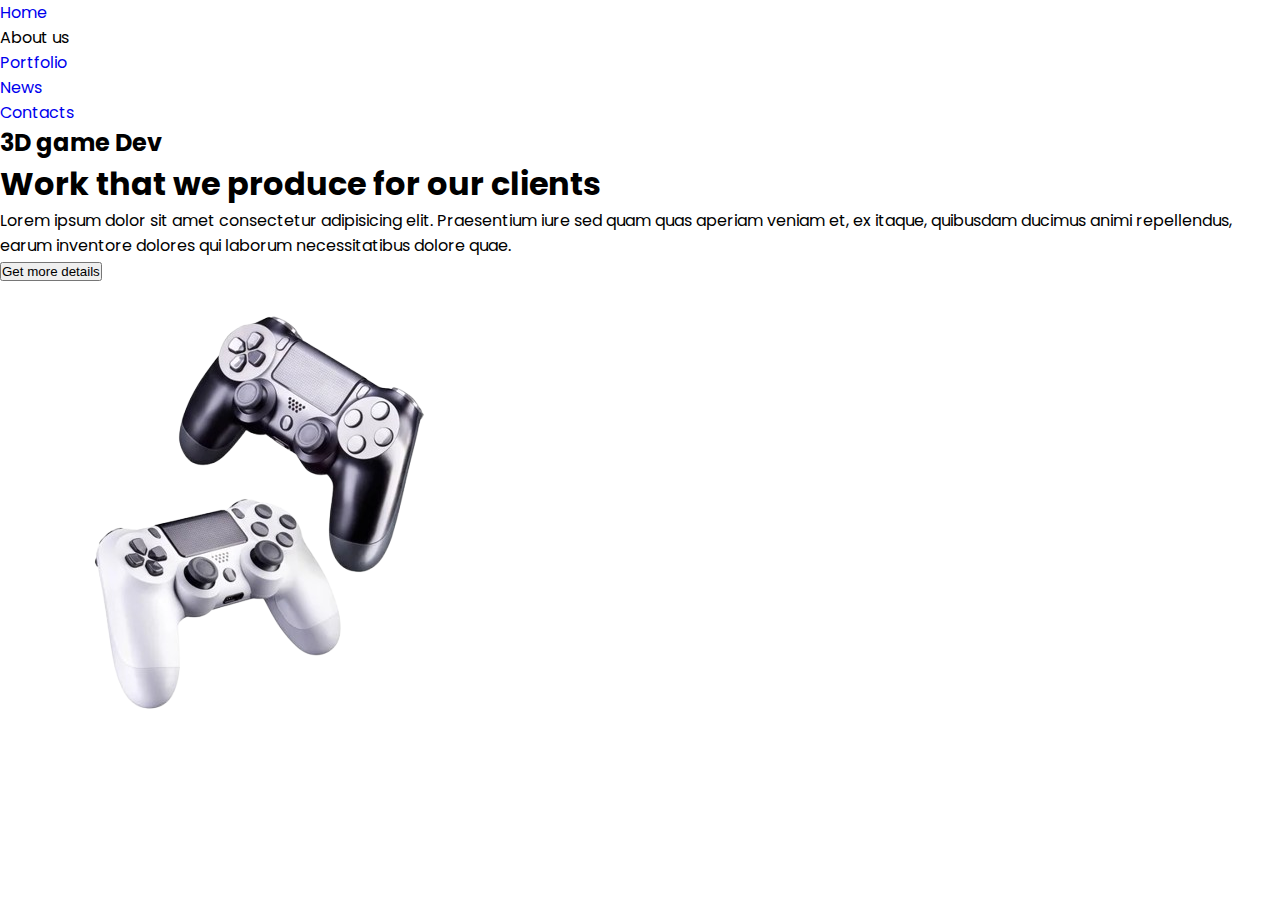
==== index.html @ 84954d75 "first commit" ====
<!DOCTYPE html>
<html lang="en">
<head>
    <meta charset="UTF-8">
    <meta name="viewport" content="width=device-width, initial-scale=1.0">
    <title>Test CSS</title>
    <link rel="stylesheet" href="css/main.css">
</head>
<body>

    <header class="contenier">  
        <span>
            <nuv>
                <ul>
                    <li class="active"><a href="#">Home</a></li>
                    <li><a href="#"></a>About us</li>
                    <li><a href="#">Portfolio</a></li>
                    <li><a href="#">News</a></li>
                    <li class="btn"><a href="#">Contacts</a></li>
                </ul>
            </nuv>
        </span>
    </header>

    <div class="hero container">
        <div class="hero--info">
            <h2>3D game Dev</h2>
            <h1>Work that we produce for our clients</h1>
            <p>Lorem ipsum dolor sit amet consectetur adipisicing elit. Praesentium iure sed quam quas aperiam veniam et, ex itaque, quibusdam ducimus animi repellendus, earum inventore dolores qui laborum necessitatibus dolore quae.</p>
            <button class="btn">Get more details</button>
        </div>
        <img src="img/joystick.png">
    </div>

</body>
</html>
---- css/main.css ----
@import url('https://fonts.googleapis.com/css2?family=Poppins:ital,wght@0,100;0,200;0,300;0,400;0,500;0,600;0,700;0,800;0,900;1,100;1,200;1,300;1,400;1,500;1,600;1,700;1,800;1,900&display=swap');

* {
    margin: 0;
    padding: 0;
}

body {
    font-family: 'Poppins', sans-serif;
    font-weight: 400;
}

a {
    text-decoration: none;
}

img {
    max-width: 100%;
}
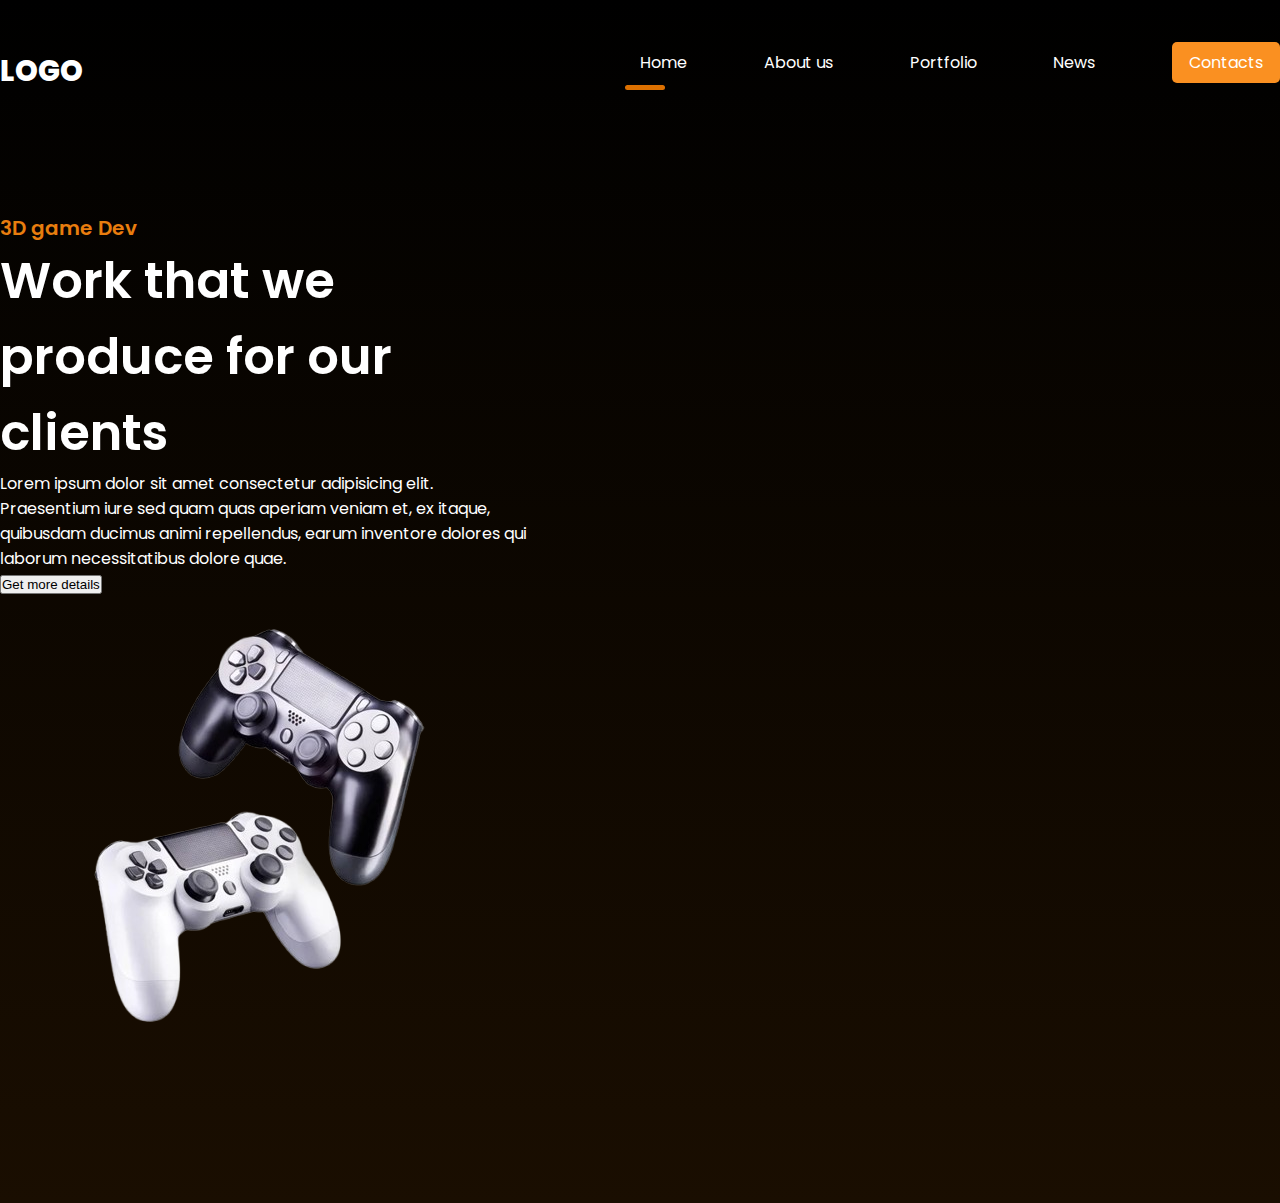
==== commit b4c8735a: "done header" ====
--- a/index.html
+++ b/index.html
@@ -7,30 +7,29 @@
     <link rel="stylesheet" href="css/main.css">
 </head>
 <body>
-
-    <header class="contenier">  
-        <span>
-            <nuv>
+    <div class="wrapper">
+        <header class="container">  
+            <span class="logo">logo</span>
+            <nav>
                 <ul>
                     <li class="active"><a href="#">Home</a></li>
-                    <li><a href="#"></a>About us</li>
+                    <li><a href="#">About us</a></li>
                     <li><a href="#">Portfolio</a></li>
                     <li><a href="#">News</a></li>
                     <li class="btn"><a href="#">Contacts</a></li>
                 </ul>
-            </nuv>
-        </span>
-    </header>
+            </nav>
+        </header>
 
-    <div class="hero container">
-        <div class="hero--info">
-            <h2>3D game Dev</h2>
-            <h1>Work that we produce for our clients</h1>
-            <p>Lorem ipsum dolor sit amet consectetur adipisicing elit. Praesentium iure sed quam quas aperiam veniam et, ex itaque, quibusdam ducimus animi repellendus, earum inventore dolores qui laborum necessitatibus dolore quae.</p>
-            <button class="btn">Get more details</button>
+        <div class="hero container">
+            <div class="hero--info">
+                <h2>3D game Dev</h2>
+                <h1>Work that we produce for our clients</h1>
+                <p>Lorem ipsum dolor sit amet consectetur adipisicing elit. Praesentium iure sed quam quas aperiam veniam et, ex itaque, quibusdam ducimus animi repellendus, earum inventore dolores qui laborum necessitatibus dolore quae.</p>
+                <button class="btn">Get more details</button>
+            </div>
+            <img src="img/joystick.png" alt="">
         </div>
-        <img src="img/joystick.png">
     </div>
-
 </body>
 </html>--- a/css/main.css
+++ b/css/main.css
@@ -8,6 +8,8 @@
 body {
     font-family: 'Poppins', sans-serif;
     font-weight: 400;
+    color: #ffff;
+    font-size: 16px;
 }
 
 a {
@@ -18,4 +20,89 @@
     max-width: 100%;
 }
 
+.wrapper {
+    background: linear-gradient(180deg, rgba(0,0,0,1) 0%, rgba(26,14,1,1) 100%);
+    width: 100%;
+}
 
+.container {
+    max-width: 1400px;
+    margin: 0 auto;
+}
+
+header {
+    padding: 50px 0px;
+}
+
+header .logo {
+    text-transform: uppercase;
+    font-size: 29px;
+    font-weight: 800;
+}
+
+header nav {
+    float: right;
+    width: 50%;
+}
+
+header nav ul {
+    list-style: none;
+    display: flex;
+    justify-content: space-between;
+}
+
+header nav ul li {
+    display: inline-block;
+}
+
+header nav ul li a {
+    color: #ffff;
+}
+
+header nav ul li.active::after {
+    content: '';
+    display: block;
+    width: 40px;
+    height: 5px;
+    background: #DC7000;
+    border-radius: 10px;
+    position: relative;
+    top: 10px;
+    left: -15px;
+}
+
+header nav ul li:not(.active):not(.btn) a:hover {
+    border-bottom: 5px solid #DC7000;
+}
+
+header nav ul li.btn a {
+    background: #FA9021;
+    padding: 9px 17px;
+    border-radius: 5px;
+    transition: all 500ms ease;
+}
+
+header nav ul li.btn a:hover {
+    background: #a02604;
+}
+
+.hero {
+    padding-bottom: 100px;
+}
+
+.hero--info {
+    width: 530px;
+    padding-top: 70px;
+}
+
+.hero--info h2 {
+    color: #E87D0E;
+    font-size: 20px;
+    font-weight: 600;
+}
+
+.hero--info h1 {
+    font-size: 50px;
+    font-weight: 600;
+}
+
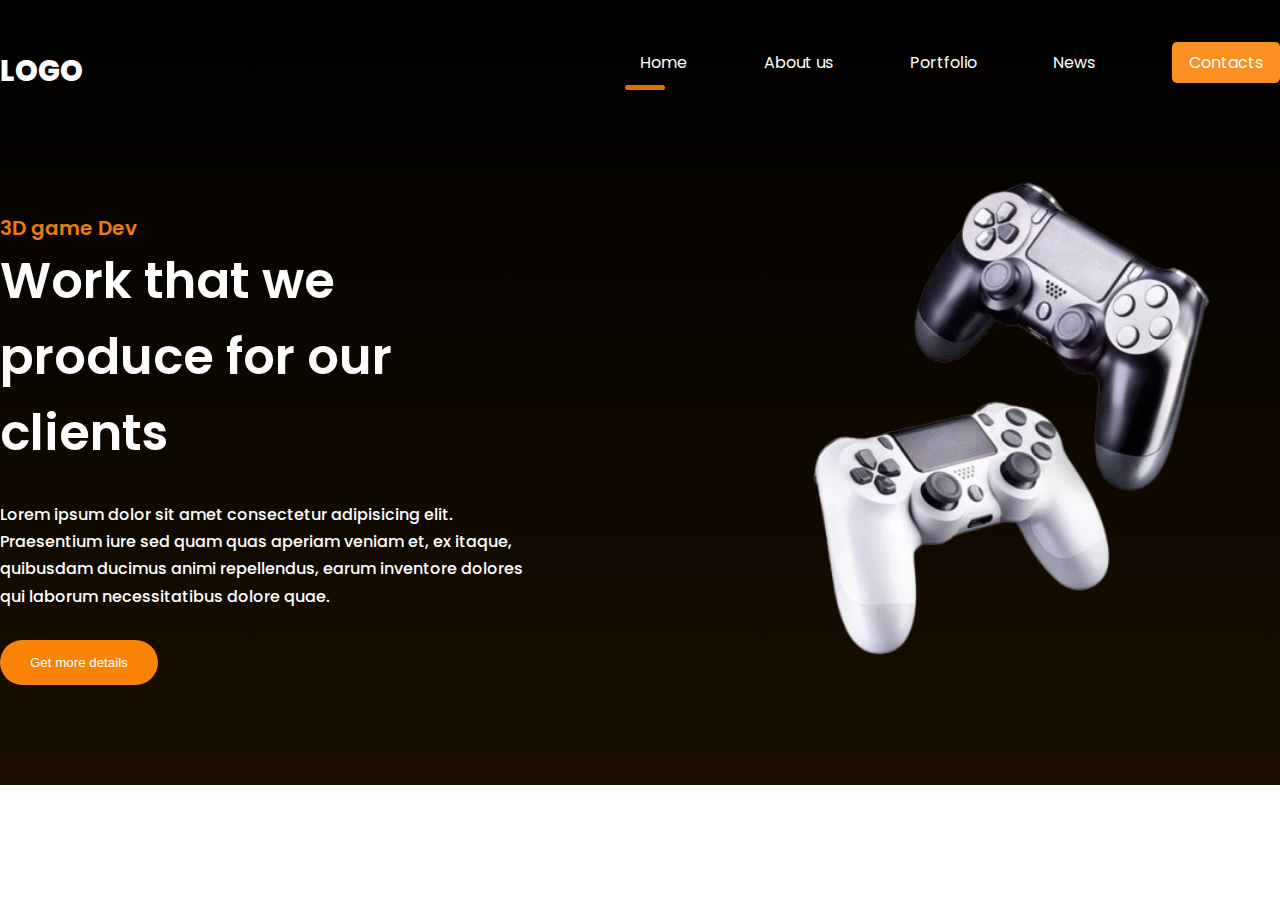
==== commit cc613d60: "done hero" ====
--- a/index.html
+++ b/index.html
@@ -4,7 +4,8 @@
     <meta charset="UTF-8">
     <meta name="viewport" content="width=device-width, initial-scale=1.0">
     <title>Test CSS</title>
-    <link rel="stylesheet" href="css/main.css">
+    <link rel="stylesheet" href="css/header.css">
+    <link rel="stylesheet" href="css/heroElements.css">
 </head>
 <body>
     <div class="wrapper">
--- a/css/header.css
+++ b/css/header.css
@@ -0,0 +1,90 @@
+@import url('https://fonts.googleapis.com/css2?family=Poppins:ital,wght@0,100;0,200;0,300;0,400;0,500;0,600;0,700;0,800;0,900;1,100;1,200;1,300;1,400;1,500;1,600;1,700;1,800;1,900&display=swap');
+
+* {
+    margin: 0;
+    padding: 0;
+}
+
+body {
+    font-family: 'Poppins', sans-serif;
+    font-weight: 400;
+    color: #ffff;
+    font-size: 16px;
+}
+
+a {
+    text-decoration: none;
+}
+
+img {
+    max-width: 100%;
+}
+
+.wrapper {
+    background: linear-gradient(180deg, rgba(0,0,0,1) 0%, rgba(26,14,1,1) 100%);
+    width: 100%;
+}
+
+.container {
+    max-width: 1400px;
+    margin: 0 auto;
+}
+
+header {
+    padding: 50px 0px;
+}
+
+header .logo {
+    text-transform: uppercase;
+    font-size: 29px;
+    font-weight: 800;
+}
+
+header nav {
+    float: right;
+    width: 50%;
+}
+
+header nav ul {
+    list-style: none;
+    display: flex;
+    justify-content: space-between;
+}
+
+header nav ul li {
+    display: inline-block;
+}
+
+header nav ul li a {
+    color: #ffff;
+}
+
+header nav ul li.active::after {
+    content: '';
+    display: block;
+    width: 40px;
+    height: 5px;
+    background: #DC7000;
+    border-radius: 10px;
+    position: relative;
+    top: 10px;
+    left: -15px;
+}
+
+header nav ul li:not(.active):not(.btn) a:hover {
+    border-bottom: 5px solid #DC7000;
+}
+
+header nav ul li.btn a {
+    background: #FA9021;
+    padding: 9px 17px;
+    border-radius: 5px;
+    transition: all 500ms ease;
+}
+
+header nav ul li.btn a:hover {
+    background: #a02604;
+}
+
+
+
--- a/css/heroElements.css
+++ b/css/heroElements.css
@@ -0,0 +1,50 @@
+.hero {
+    padding-bottom: 100px;
+    position: relative;
+}
+
+.hero--info {
+    width: 530px;
+    padding-top: 70px;
+}
+
+.hero--info h2 {
+    color: #E87D0E;
+    font-size: 20px;
+    font-weight: 600;
+}
+
+.hero--info h1 {
+    font-size: 50px;
+    font-weight: 600;
+}
+
+.hero--info p {
+    font-weight: 500;
+    line-height: 170%;
+    margin: 30px 0;
+}
+
+.hero--info .btn {
+    background: #fa8305;
+    color: #ffff;
+    border-radius: 50px;
+    padding: 15px 30px;
+    border: 0;
+    transition: all 500ms ease;
+
+}
+
+.hero--info .btn:hover {
+    cursor: pointer;
+    transform: scale(1.1);
+}
+
+.hero img {
+    position: absolute;
+    width: 600px;
+    height: auto;
+    top: 0;
+    right: 0;
+    left: 700px;
+}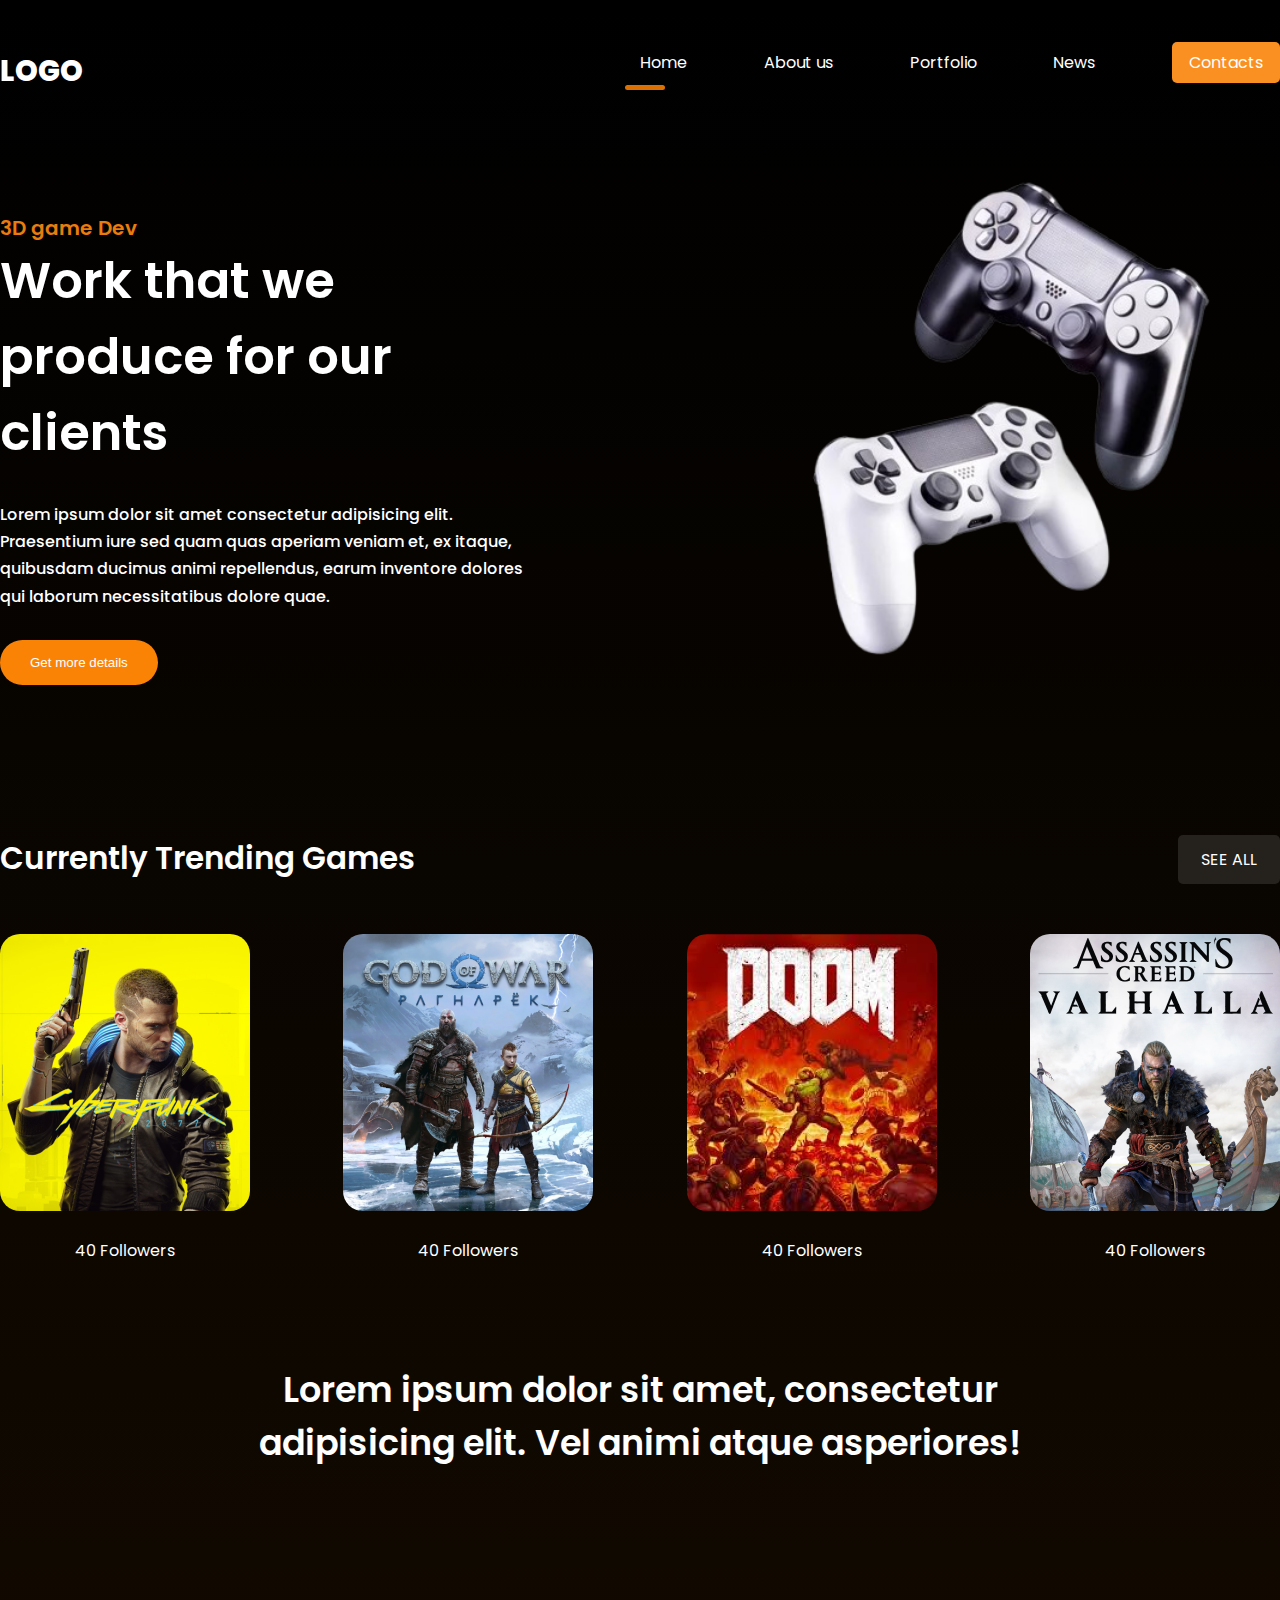
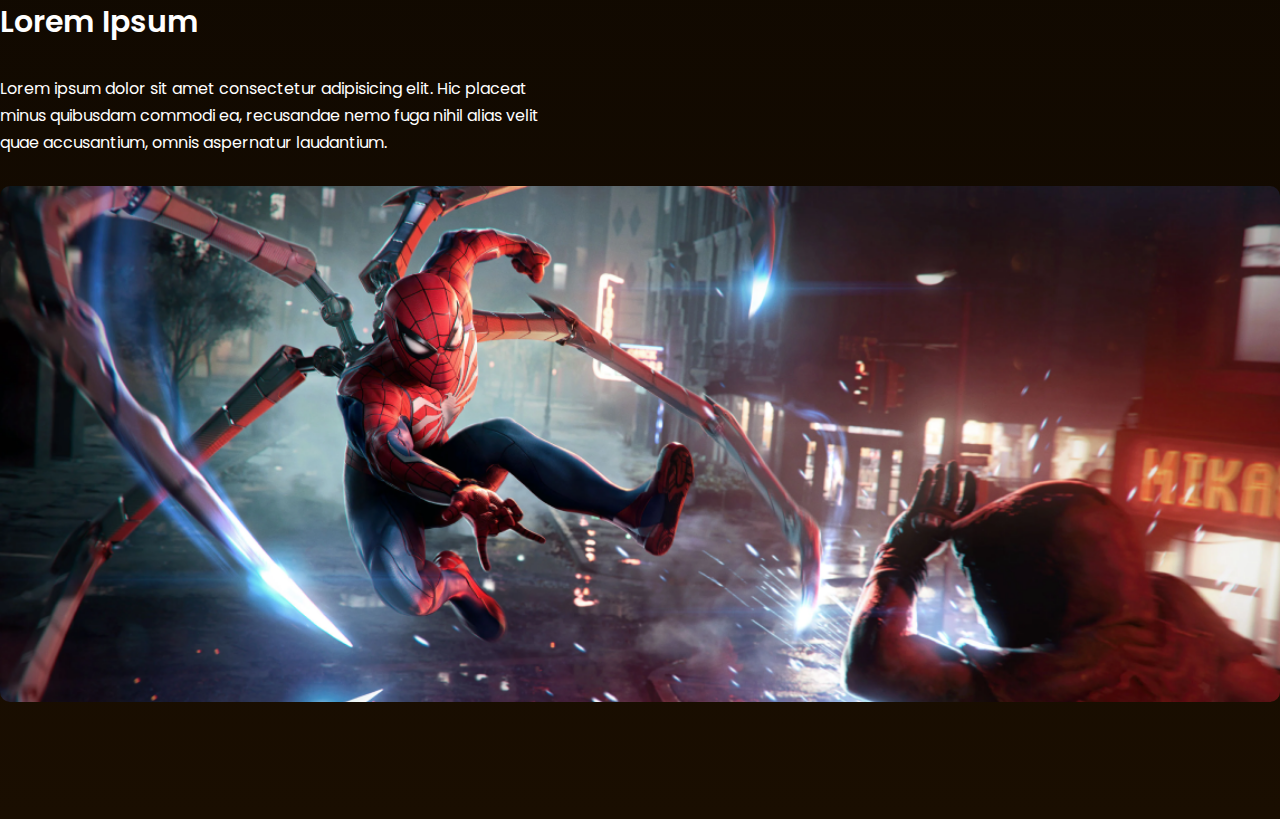
==== commit 882f3976: "done games with bammer" ====
--- a/index.html
+++ b/index.html
@@ -4,8 +4,9 @@
     <meta charset="UTF-8">
     <meta name="viewport" content="width=device-width, initial-scale=1.0">
     <title>Test CSS</title>
-    <link rel="stylesheet" href="css/header.css">
-    <link rel="stylesheet" href="css/heroElements.css">
+    <link rel="stylesheet" href="/css/header.css">
+    <link rel="stylesheet" href="/css/heroElements.css">
+    <link rel="stylesheet" href="/css/games.css">
 </head>
 <body>
     <div class="wrapper">
@@ -29,7 +30,49 @@
                 <p>Lorem ipsum dolor sit amet consectetur adipisicing elit. Praesentium iure sed quam quas aperiam veniam et, ex itaque, quibusdam ducimus animi repellendus, earum inventore dolores qui laborum necessitatibus dolore quae.</p>
                 <button class="btn">Get more details</button>
             </div>
-            <img src="img/joystick.png" alt="">
+            <img src="/img/joystick.png" alt="">
+        </div>
+
+        <div class="container trending">
+            <a href="#" class="see-all">SEE ALL</a>
+            <h3>Currently Trending Games</h3>
+
+            <div class="games">
+                <div class="block">
+                    <img src="/img/game1.png" alt="">
+                    <span>40 Followers</span>
+                </div>
+                <div class="block">
+                    <img src="/img/game2.png" alt="">
+                    <span>40 Followers</span>
+                </div>
+                <div class="block">
+                    <img src="/img/game3.png" alt="">
+                    <span>40 Followers</span>
+                </div>
+                <div class="block">
+                    <img src="/img/game4.png" alt="">
+                    <span>40 Followers</span>
+                </div>
+            </div>
+        </div>
+
+        <div class="container big-text">
+            <p>Lorem ipsum dolor 
+                sit amet, consectetur 
+                adipisicing elit. 
+                Vel animi atque 
+                asperiores!</p>
+        </div>
+
+        <div class="container banner">
+            <h3>Lorem Ipsum</h3>
+            <p>Lorem ipsum dolor sit amet consectetur 
+                adipisicing elit. Hic placeat minus 
+                quibusdam commodi ea, recusandae nemo 
+                fuga nihil alias velit quae accusantium, 
+                omnis aspernatur laudantium.</p>
+            <img src="/img/spiderMan.png" alt="">
         </div>
     </div>
 </body>
--- a/css/header.css
+++ b/css/header.css
@@ -49,6 +49,8 @@
     list-style: none;
     display: flex;
     justify-content: space-between;
+    z-index: 2;
+    position: relative;
 }
 
 header nav ul li {
--- a/css/heroElements.css
+++ b/css/heroElements.css
@@ -1,6 +1,7 @@
 .hero {
     padding-bottom: 100px;
     position: relative;
+    z-index: 1;
 }
 
 .hero--info {
--- a/css/games.css
+++ b/css/games.css
@@ -0,0 +1,70 @@
+.trending {
+    padding-top: 50px;
+}
+
+.trending h3 {
+    font-weight: 600;
+    font-size: 31px;
+}
+
+.trending .see-all {
+    color: #ffff;
+    background: #25211D;
+    border-radius: 5px;
+    padding: 12px 23px;
+    float: right;
+    display: block;
+    transition: all 500ms ease;
+}
+
+.trending .see-all:hover {
+    transform: scale(1.1);
+}
+
+.trending .games {
+    display: flex;
+    justify-content: space-between;
+    width: 100%;
+    padding: 50px 0;
+}
+
+.trending .games span {
+    display: block;
+    text-align: center;
+    margin-top: 20px;
+}
+
+.trending .games .block img {
+    border-radius: 20px;
+} 
+
+.big-text {
+    padding: 50px 0;
+    font-size: 35px;
+    font-weight: 600;
+    text-align: center;
+    width: 800px;
+}
+
+.banner {
+    padding: 80px 0;
+}
+
+.banner h3 {
+    font-size: 30px;
+    font-weight: 600;
+    margin-bottom: 30px;
+}
+
+.banner p {
+    line-height: 170%;
+    margin-bottom: 30px;
+    width: 550px;
+}
+
+.banner img {
+    width: 100%;
+    margin-bottom: 30px;
+    border-radius: 10px;
+}
+
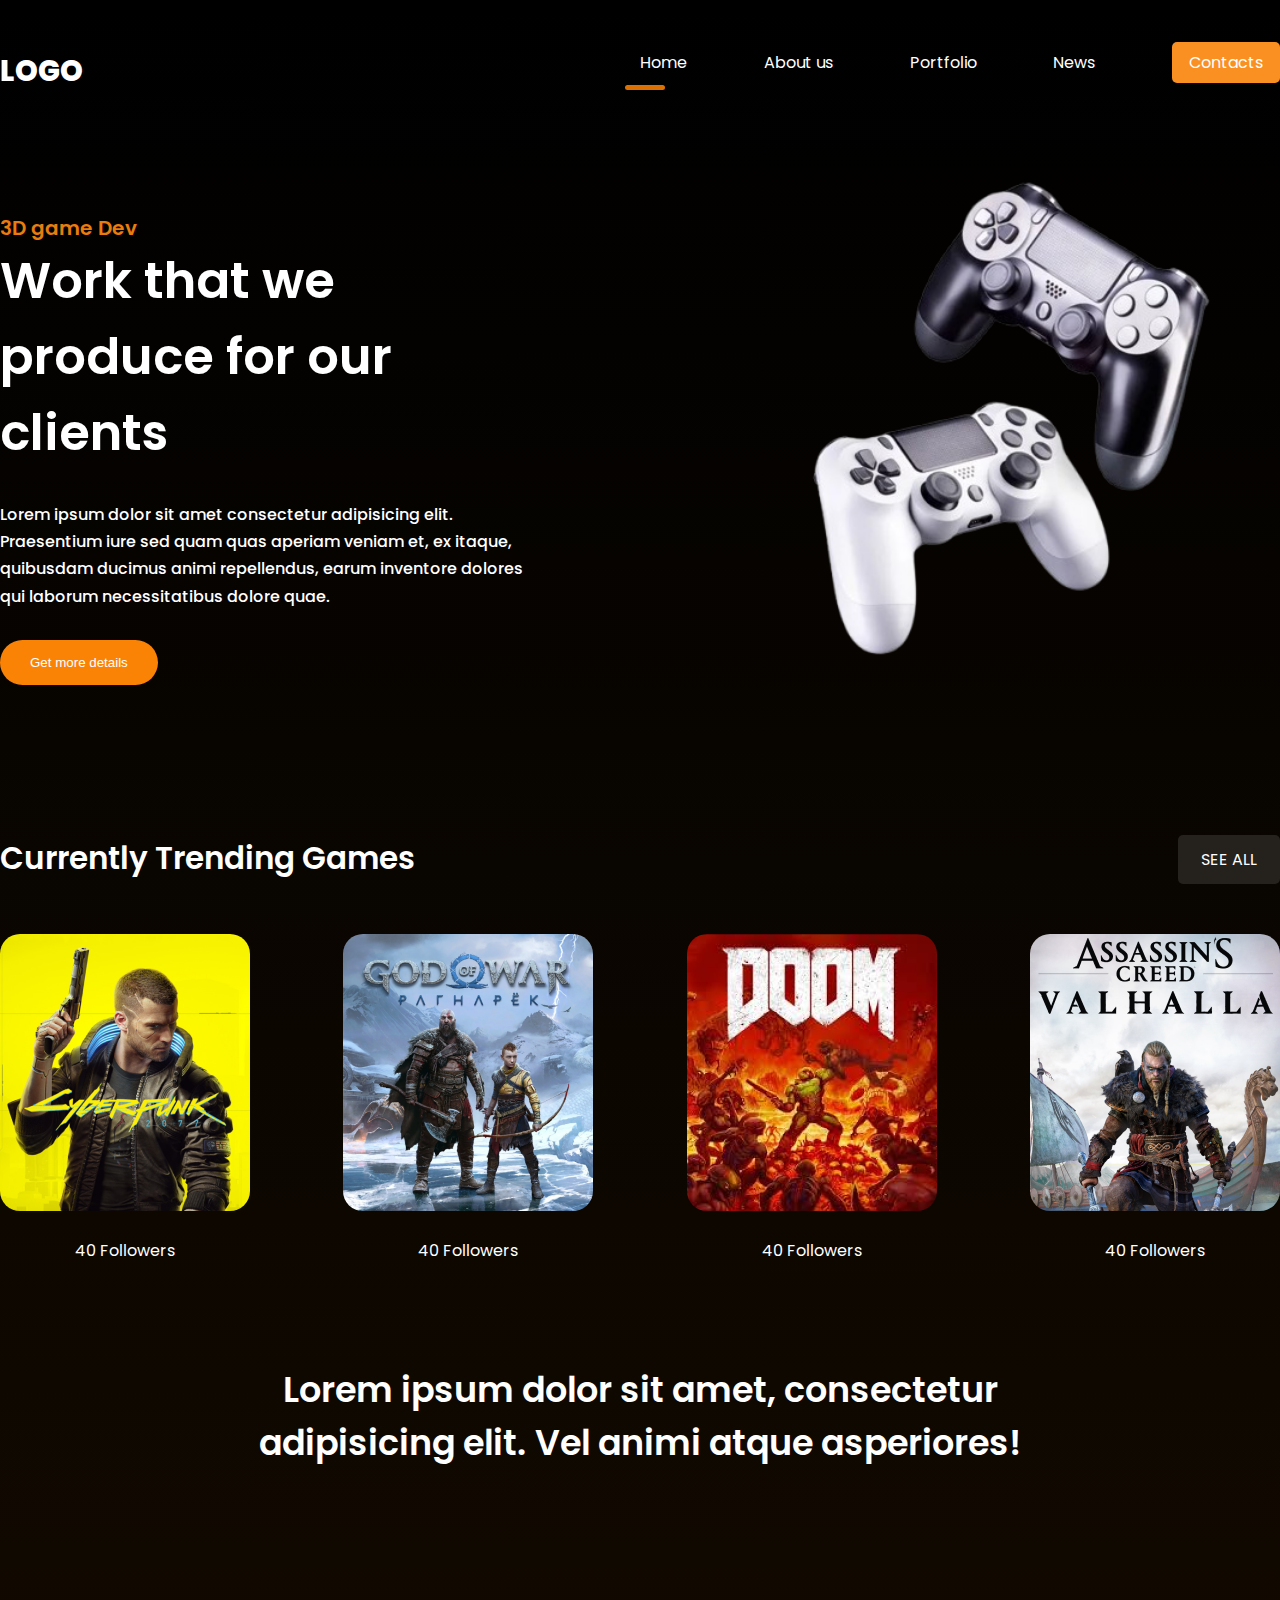
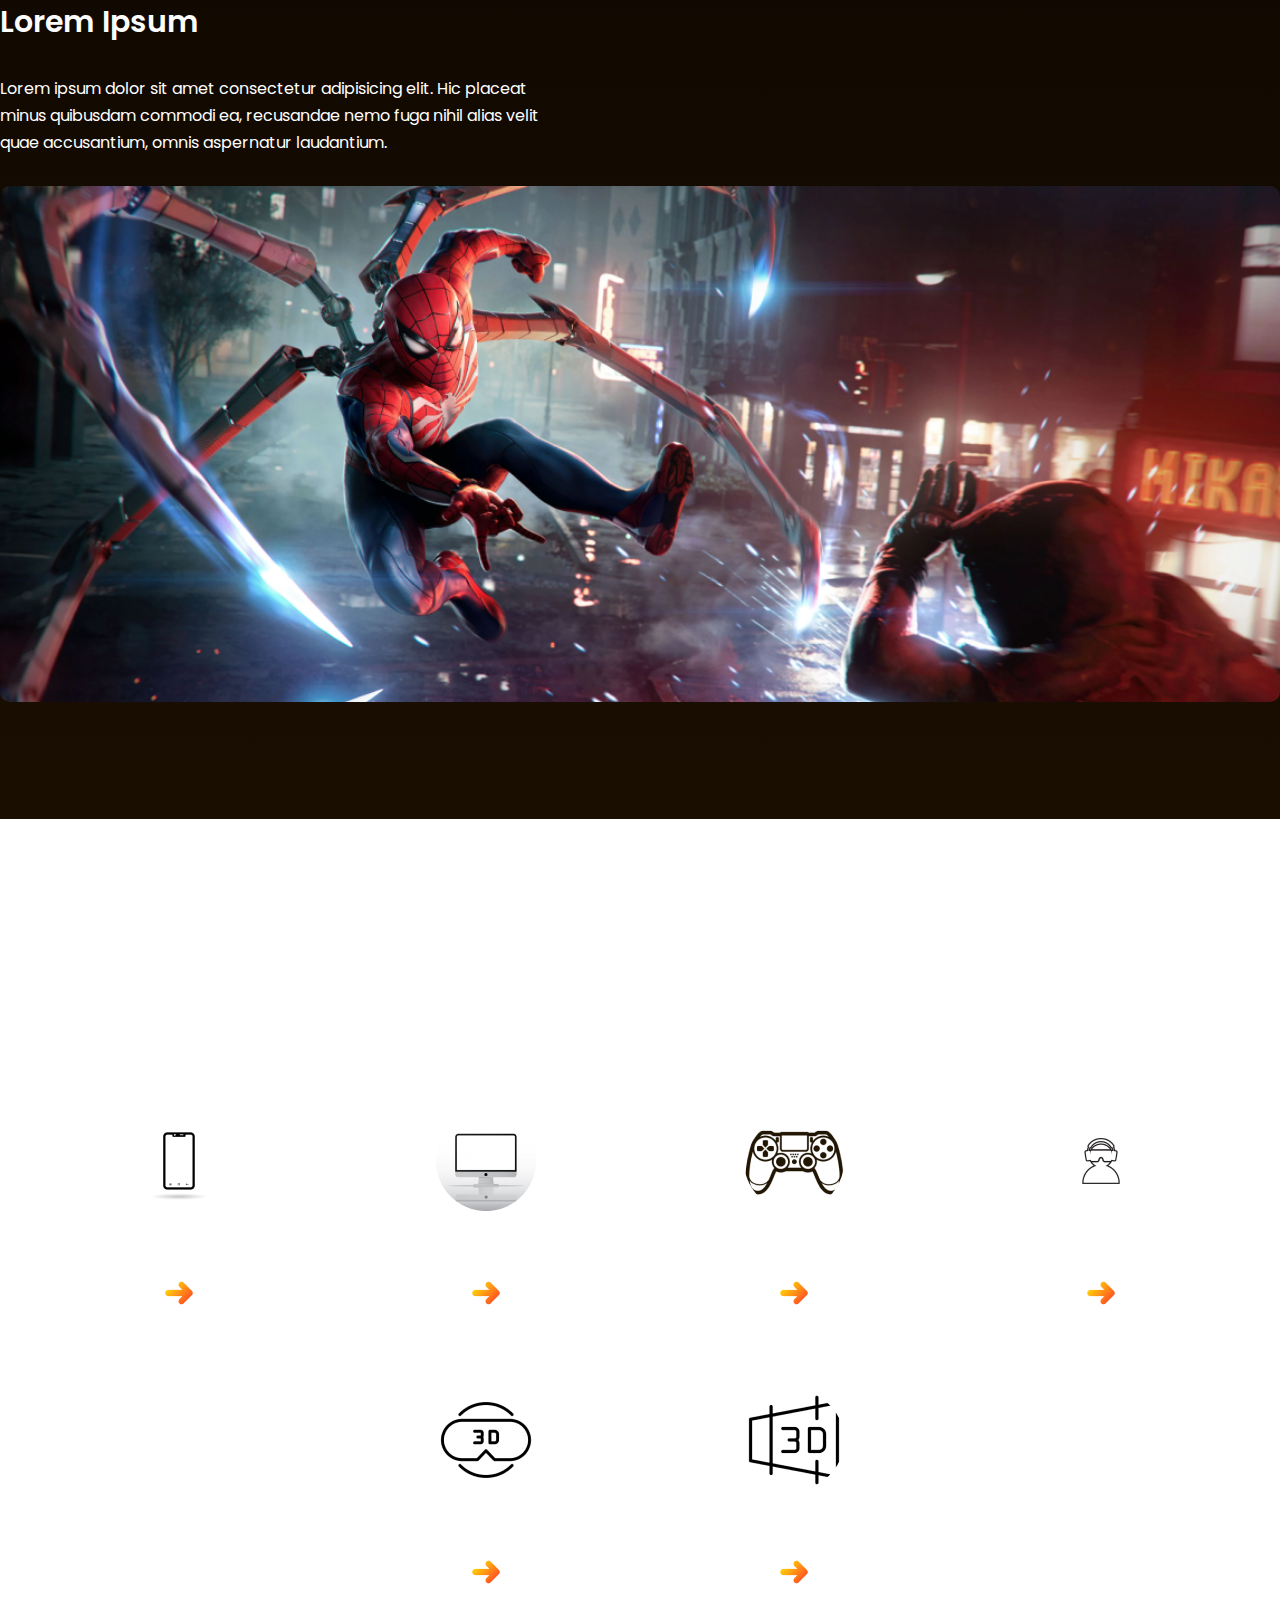
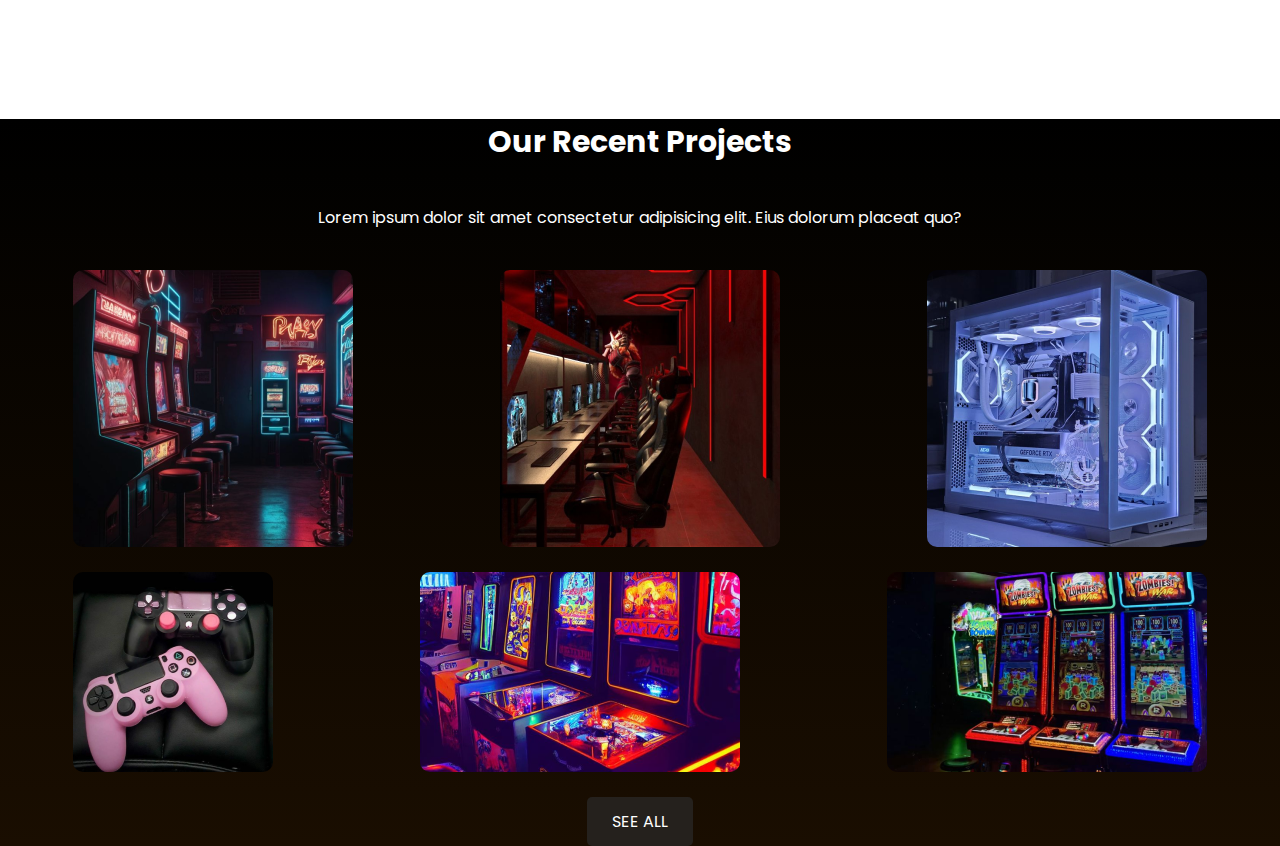
==== commit a83049fb: "done our projects" ====
--- a/index.html
+++ b/index.html
@@ -7,6 +7,8 @@
     <link rel="stylesheet" href="/css/header.css">
     <link rel="stylesheet" href="/css/heroElements.css">
     <link rel="stylesheet" href="/css/games.css">
+    <link rel="stylesheet" href="/css/iconsBlock.css">
+    <link rel="stylesheet" href="/css/ourProjects.css">
 </head>
 <body>
     <div class="wrapper">
@@ -75,5 +77,71 @@
             <img src="/img/spiderMan.png" alt="">
         </div>
     </div>
+
+    <div class="features">
+        <div class="container">
+            <h3>Lorem ipsum, dolor sit amet consectetur 
+                adipisicing elit. Sed enim reprehenderit at!
+            </h3>
+            <p>Lorem ipsum dolor, sit amet consectetur 
+                adipisicing elit. Aut, hic repellat eum 
+                vitae error odio id harum. Sapiente tempora 
+                libero esse quaerat omnis.
+            </p>
+            <div class="info">
+                <div class="block">
+                    <img src="/img/icon1.png" alt="">
+                    <p>Mobile Game Development</p>
+                    <img src="/img/strelka2.png" alt="">
+                </div>
+                <div class="block">
+                    <img src="/img/icon2.png" alt="">
+                    <p>PC Game Development</p>
+                    <img src="/img/strelka2.png" alt="">
+                </div>
+                <div class="block">
+                    <img src="/img/icon3.png" alt="">
+                    <p>PS4 Game Development</p>
+                    <img src="/img/strelka2.png" alt="">
+                </div>
+                <div class="block">
+                    <img src="/img/icon4.png" alt="">
+                    <p>AR/VR Solutions</p>
+                    <img src="/img/strelka2.png" alt="">
+                </div>
+                <div class="block">
+                    <img src="/img/icon5.png" alt="">
+                    <p>AR/VR design</p>
+                    <img src="/img/strelka2.png" alt="">
+                </div>
+                <div class="block">
+                    <img src="/img/icon6.png" alt="">
+                    <p>3D Modeling</p>
+                    <img src="/img/strelka2.png" alt="">
+                </div>
+            </div>
+        </div>
+    </div>
+
+    <div class="wrapper">
+        <div class="container projects">
+            <h3>Our Recent Projects</h3>
+            <p>Lorem ipsum dolor sit amet 
+                consectetur adipisicing elit. 
+                Eius dolorum placeat quo?
+            </p>
+            <div class="images">
+                <img src="/img/ourPr1.png" alt="">
+                <img src="/img/ourPr2.png" alt="">
+                <img src="/img/ourPr3.png" alt="">
+            </div>
+            <div class="images">
+                <img src="/img/ourPr4.png" alt="">
+                <img src="/img/ourPr5.png" alt="">
+                <img src="/img/ourPr6.png" alt="">
+            </div>
+            <a href="#" class="see-all">SEE ALL</a>
+        </div>
+    </div>
 </body>
 </html>--- a/css/iconsBlock.css
+++ b/css/iconsBlock.css
@@ -0,0 +1,36 @@
+.features {
+    background: url('/img/backBanner.png') no-repeat center center fixed;
+    background-size: cover;
+    padding: 80px 0;
+}
+
+.features h3,
+.features p {
+    margin-bottom: 20px;
+    text-align: center;
+    max-width: 800px;
+    margin-left: auto;
+    margin-right: auto;
+}
+
+.features h3 {
+    font-size: 30px;
+}
+
+.features .info {
+    display: flex;
+    justify-content: center;
+    flex-wrap: wrap;
+}
+
+.features .info .block {
+    text-align: center;
+    width: 20%;
+    margin: 30px 2%;
+
+}
+
+.features .info .block img {
+    margin-bottom: 15px;
+}
+
--- a/css/ourProjects.css
+++ b/css/ourProjects.css
@@ -0,0 +1,45 @@
+.prodjects {
+    padding: 100px 0;
+}
+
+.projects h3 {
+    font-size: 30px;
+    text-align: center;
+}
+
+.projects p {
+    margin: 40px 0;
+    text-align: center;
+}
+
+.projects .images {
+    display: flex;
+    justify-content: space-around;
+    margin-bottom: 25px;
+}
+
+.projects .images img {
+    border-radius: 10px;
+}
+
+.projects .see-all {
+    color: #ffff;
+    background: #25211D;
+    border-radius: 5px;
+    padding: 12px 23px;
+    float: right;
+    display: block;
+    transition: all 500ms ease;
+}
+
+.projects .see-all:hover {
+    transform: scale(1.1);
+}
+
+.projects .see-all {
+    float: none;
+    width: 60px;
+    text-align: center;
+    margin: 0 auto;
+}
+
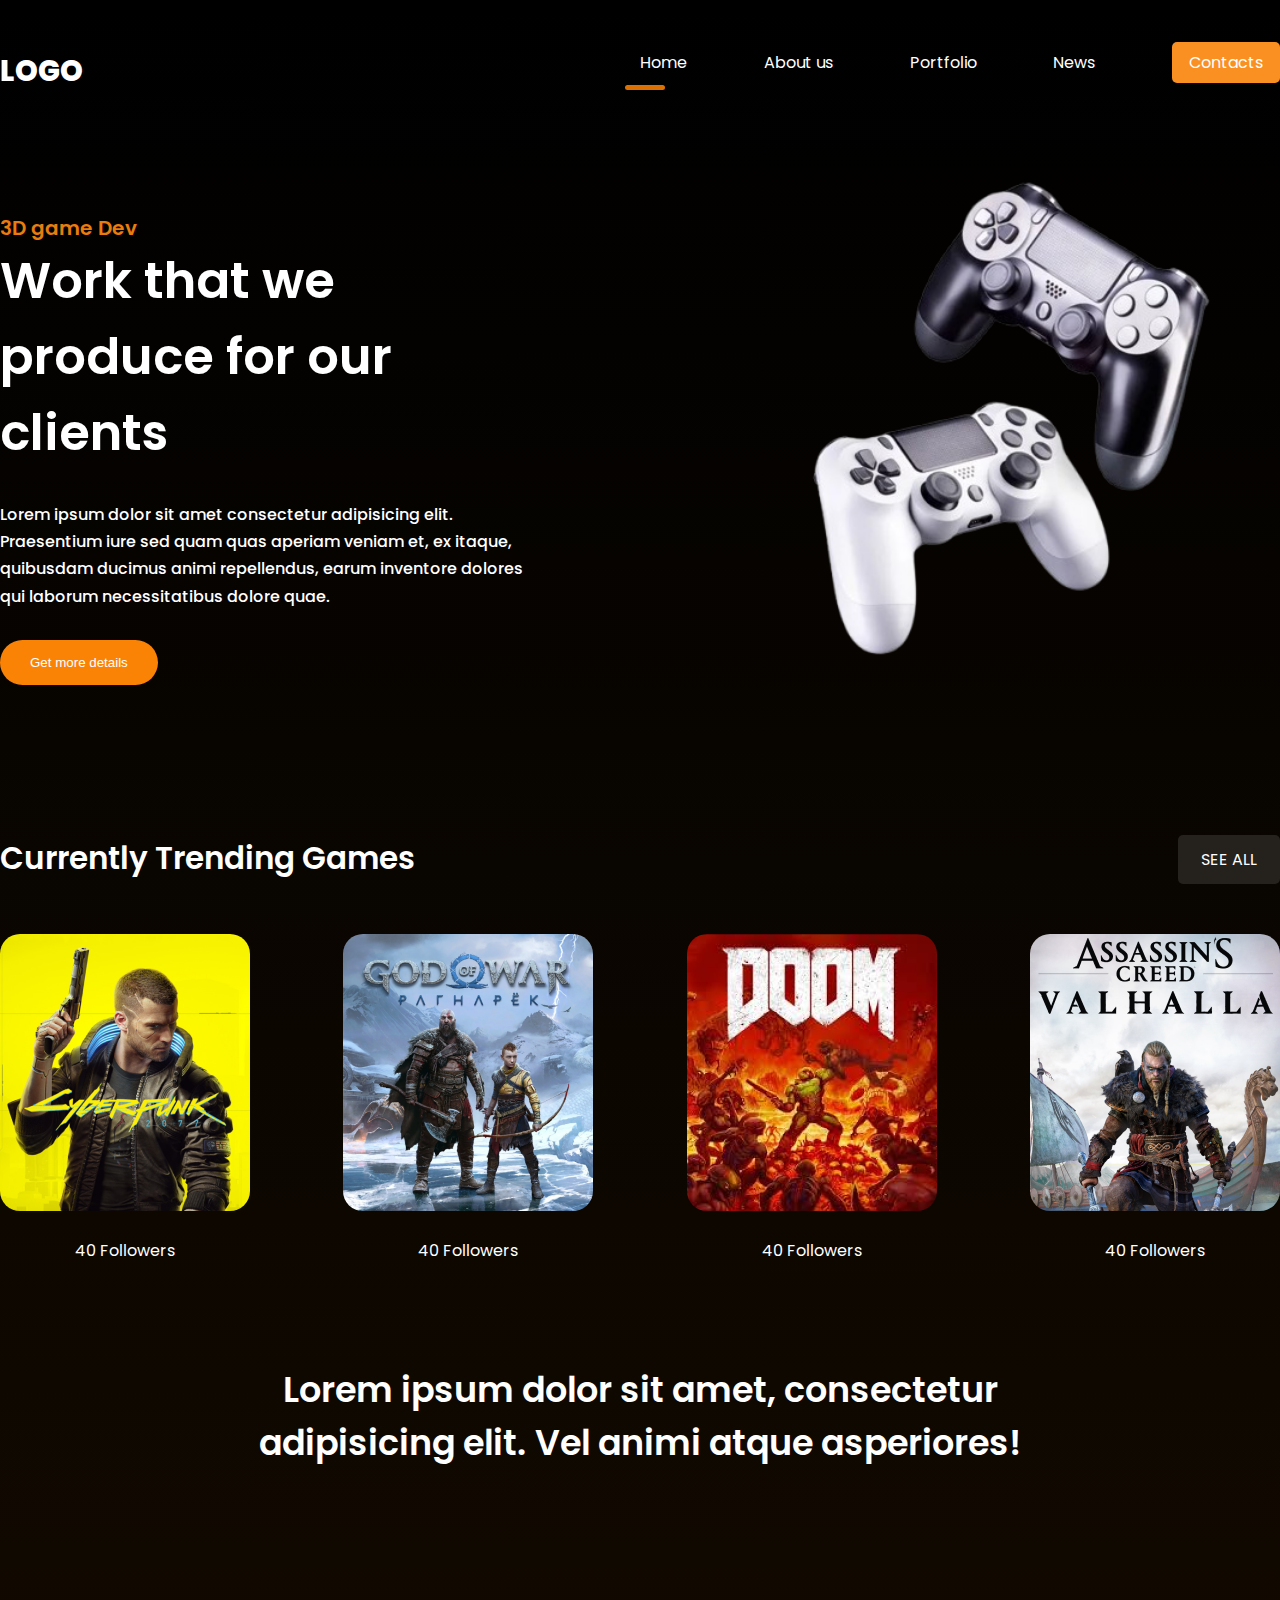
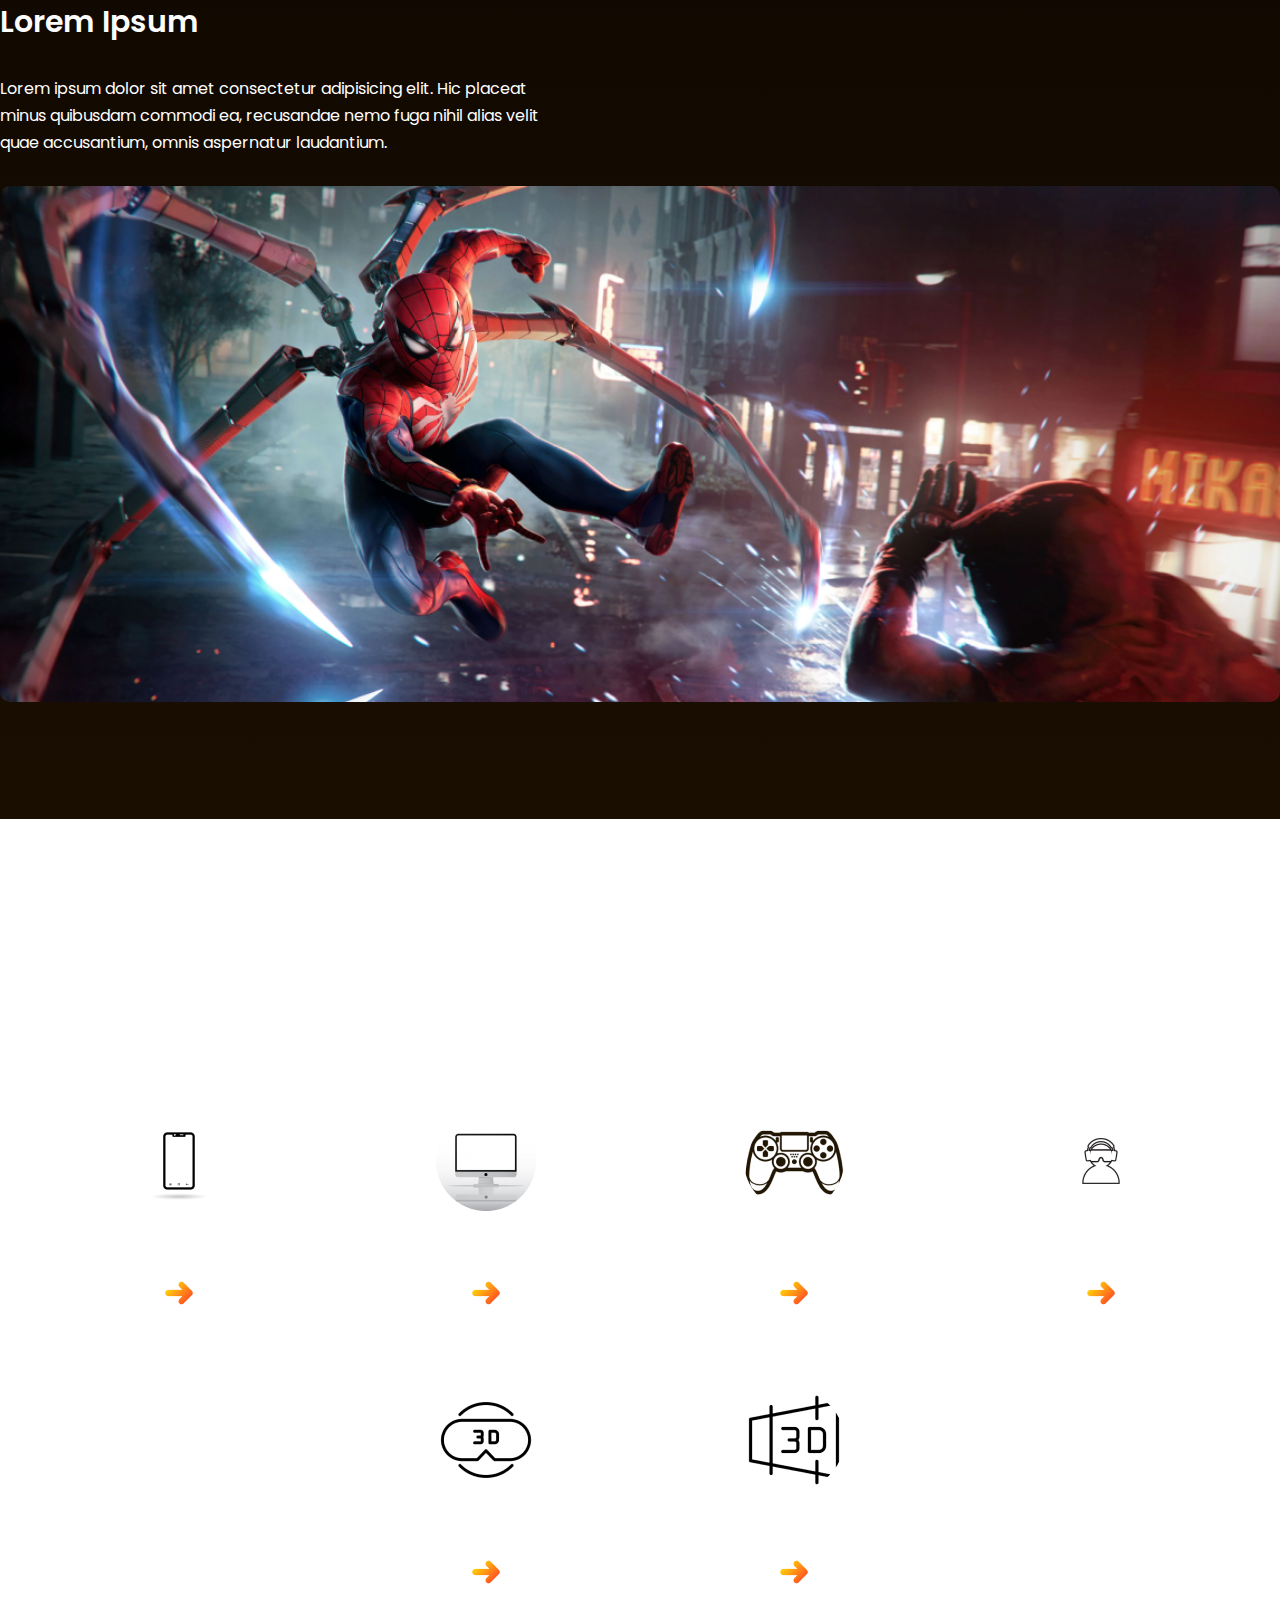
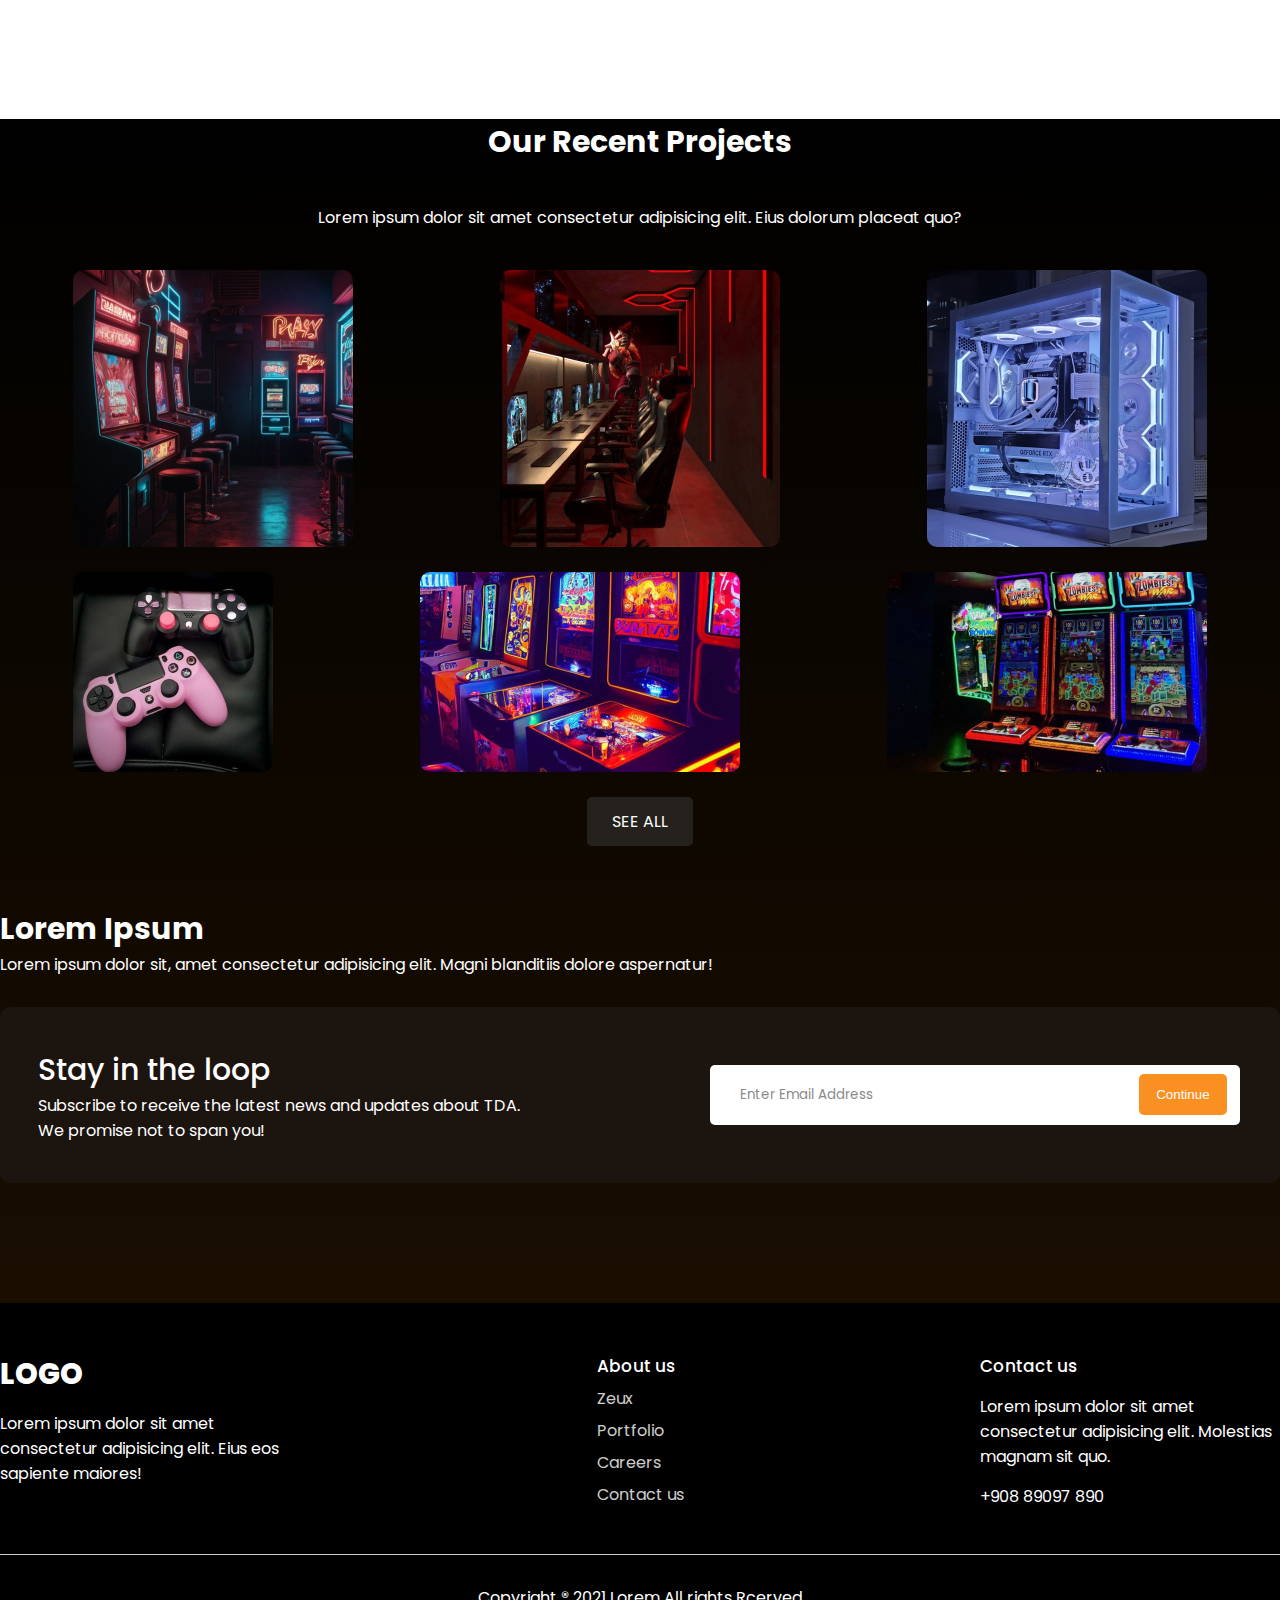
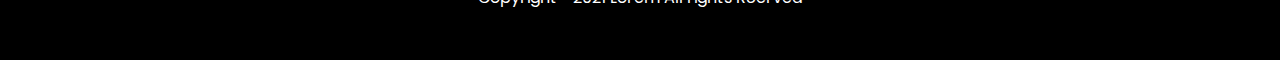
==== commit e69c588d: "done main page" ====
--- a/index.html
+++ b/index.html
@@ -9,6 +9,8 @@
     <link rel="stylesheet" href="/css/games.css">
     <link rel="stylesheet" href="/css/iconsBlock.css">
     <link rel="stylesheet" href="/css/ourProjects.css">
+    <link rel="stylesheet" href="/css/email.css">
+    <link rel="stylesheet" href="/css/footer.css">
 </head>
 <body>
     <div class="wrapper">
@@ -142,6 +144,66 @@
             </div>
             <a href="#" class="see-all">SEE ALL</a>
         </div>
+
+        <div class="container email">
+            <h3>Lorem Ipsum</h3>
+            <p>Lorem ipsum dolor sit, amet consectetur 
+                adipisicing elit. Magni blanditiis 
+                dolore aspernatur!
+            </p>
+            <div class="block">
+                <div>
+                    <h4>Stay in the loop</h4>
+                    <p>Subscribe to receive the latest news and 
+                        updates about TDA. We promise not to span you!
+                    </p>
+                </div>
+                <div>
+                    <input type="text" id="emailField" placeholder="Enter Email Address">
+                    <button onclick="checEmail()">Continue</button>
+                </div>
+            </div>
+        </div>
     </div>
+
+    <footer>
+        <div class="blocks container">
+            <div>
+                <span class="logo">logo</span>
+                <p>Lorem ipsum dolor sit amet 
+                    consectetur adipisicing elit. 
+                    Eius eos sapiente maiores!
+                </p>
+            </div>
+            <div>
+                <h4>About us</h4>
+                <ul>
+                    <li>Zeux</li>
+                    <li>Portfolio</li>
+                    <li>Careers</li>
+                    <li>Contact us</li>
+                </ul>
+            </div>
+            <div>
+                <h4>Contact us</h4>
+                <p>Lorem ipsum dolor sit amet 
+                    consectetur adipisicing elit. 
+                    Molestias magnam sit quo.
+                </p>
+                <p>+908 89097 890</p>
+            </div>
+        </div>
+        <hr>
+        <p>Copyright ® 2021 Lorem All rights Rcerved</p>
+    </footer>
+
+    <script>
+        function checEmail() {
+            let email = document.querySelector('#emailField').value;
+            if(!email.includes('@')) alert("Нет символа @");
+            else if(!email.includes('.')) alert("Нет символа .");
+            else alert("Email адрес успешно проверен!");
+        }
+    </script>
 </body>
 </html>--- a/css/email.css
+++ b/css/email.css
@@ -0,0 +1,65 @@
+.email {
+    padding-bottom: 120px;
+}
+
+.email h3 {
+    margin-top: 60px;
+    font-size: 30px;
+}
+
+.email .block {
+    background: #1c140f;
+    margin-top: 30px;
+    border-radius: 10px;
+    padding: 40px 3%;
+    width: 94%;
+    display: flex;
+    justify-content: space-between;
+    align-items: center;
+}
+
+.email .block h4 {
+    font-size: 30px;
+    font-weight: 500;
+}
+
+.email .block p {
+    width: 500px;
+}
+
+.email .block input {
+    background: #ffff;
+    outline: none;
+    border: 0;
+    border-radius: 5px;
+    width: 380px;
+    font-family: 'Poppins', sans-serif;
+    font-weight: 400;
+    padding: 20px 30px;
+    position: relative;
+    right: -90px;
+    z-index: 1;
+    padding-right: 120px;
+}
+
+.email .block input::placeholder {
+    color: #898989;
+}
+
+.email .block button {
+    background: #fa9021;
+    padding: 13px 17px;
+    border-radius: 5px;
+    transition: all 500ms ease;
+    cursor: pointer;
+    border: 0;
+    position: relative;
+    left: -15px;
+    z-index: 2;
+    color: #ffff;
+}
+
+.email .block button:hover {
+    background: #a02604;
+}
+
--- a/css/footer.css
+++ b/css/footer.css
@@ -0,0 +1,46 @@
+footer {
+    background: black;
+    padding: 50px 0;
+}
+
+footer .blocks {
+    display: flex;
+    justify-content: space-between;
+}
+
+footer .blocks .logo {
+    text-transform: uppercase;
+    font-size: 29px;
+    font-weight: 800;
+}
+
+footer .blocks p {
+    width: 300px;
+    margin: 15px 0;
+}
+
+footer .blocks h4 {
+    font-size: 17px;
+    font-weight: 500;
+}
+
+footer .blocks ul {
+    list-style: none;
+}
+
+footer .blocks ul li {
+    margin-top: 7px;
+    opacity: 0.8;
+}
+
+footer hr {
+    margin: 30px 0;
+    border: 0;
+    height: 0.6px;
+    background: #ccc;
+}
+
+footer > p {
+    text-align: center;
+}
+
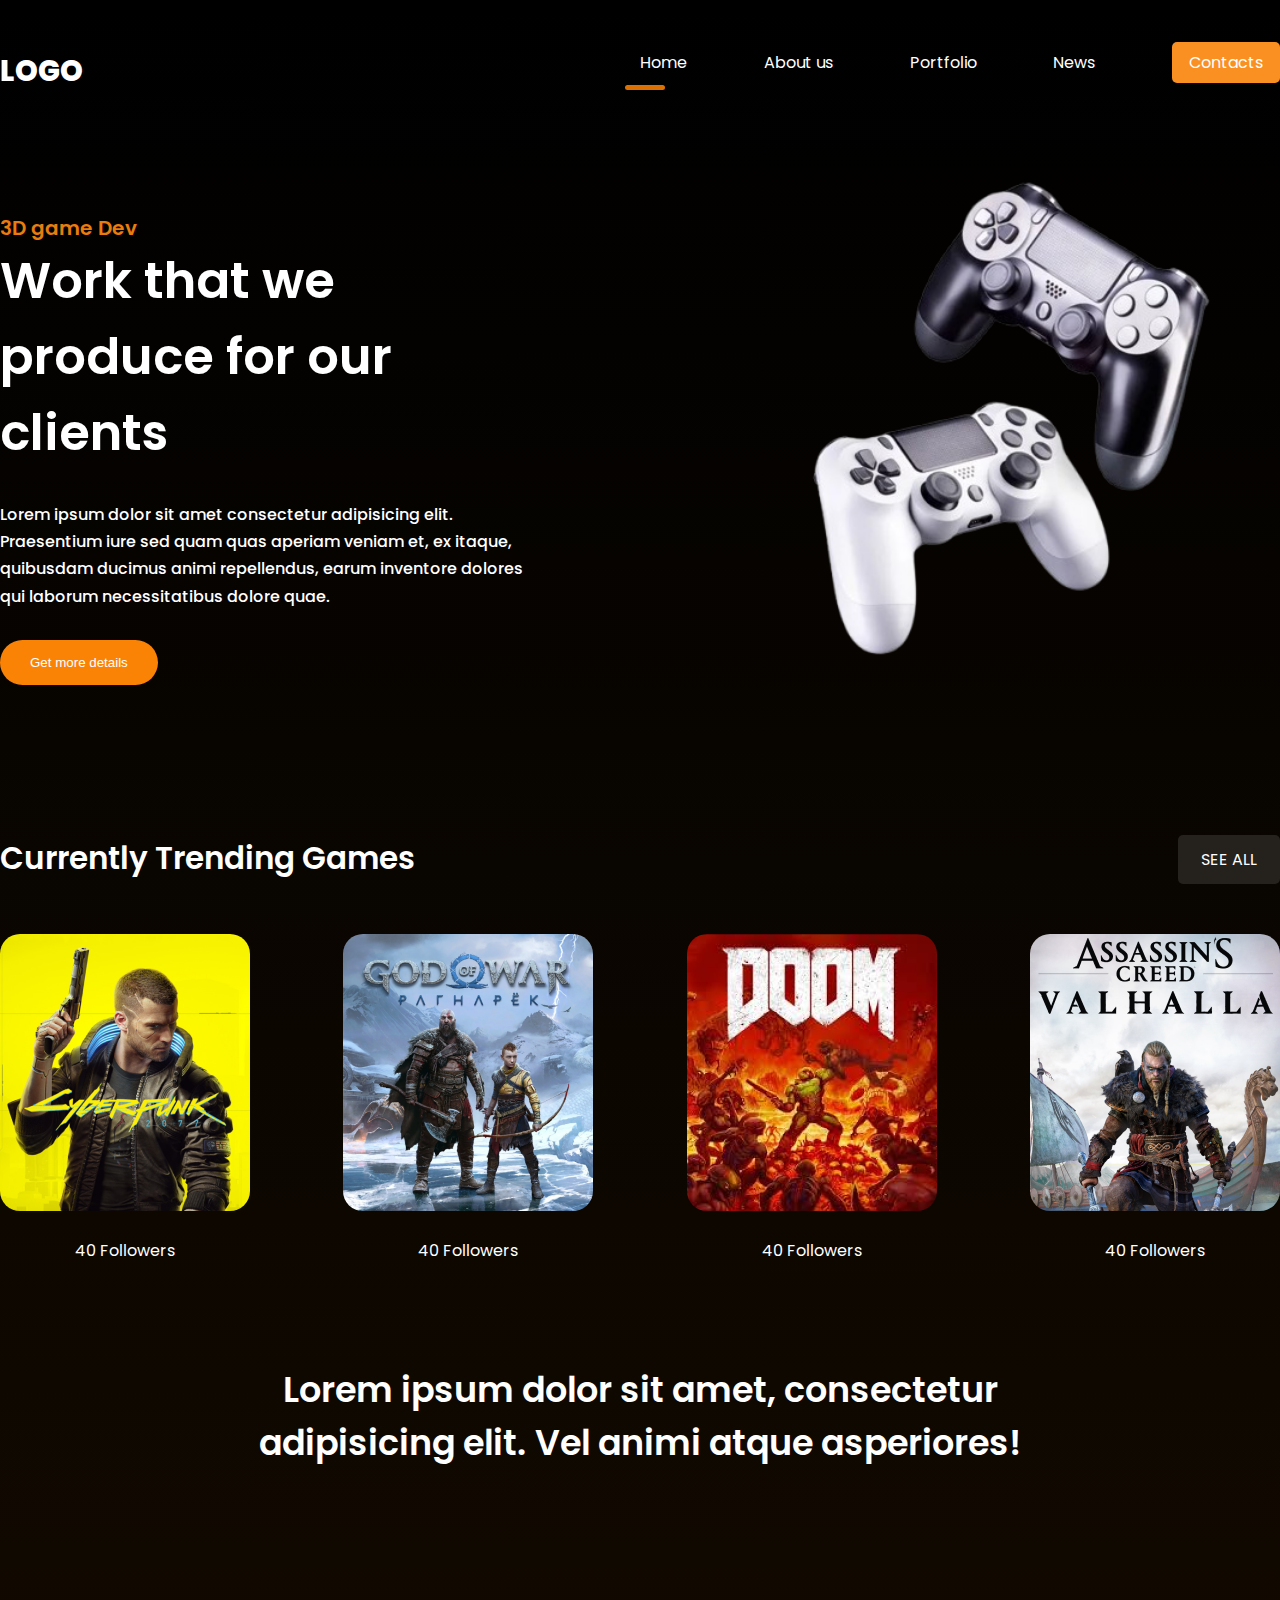
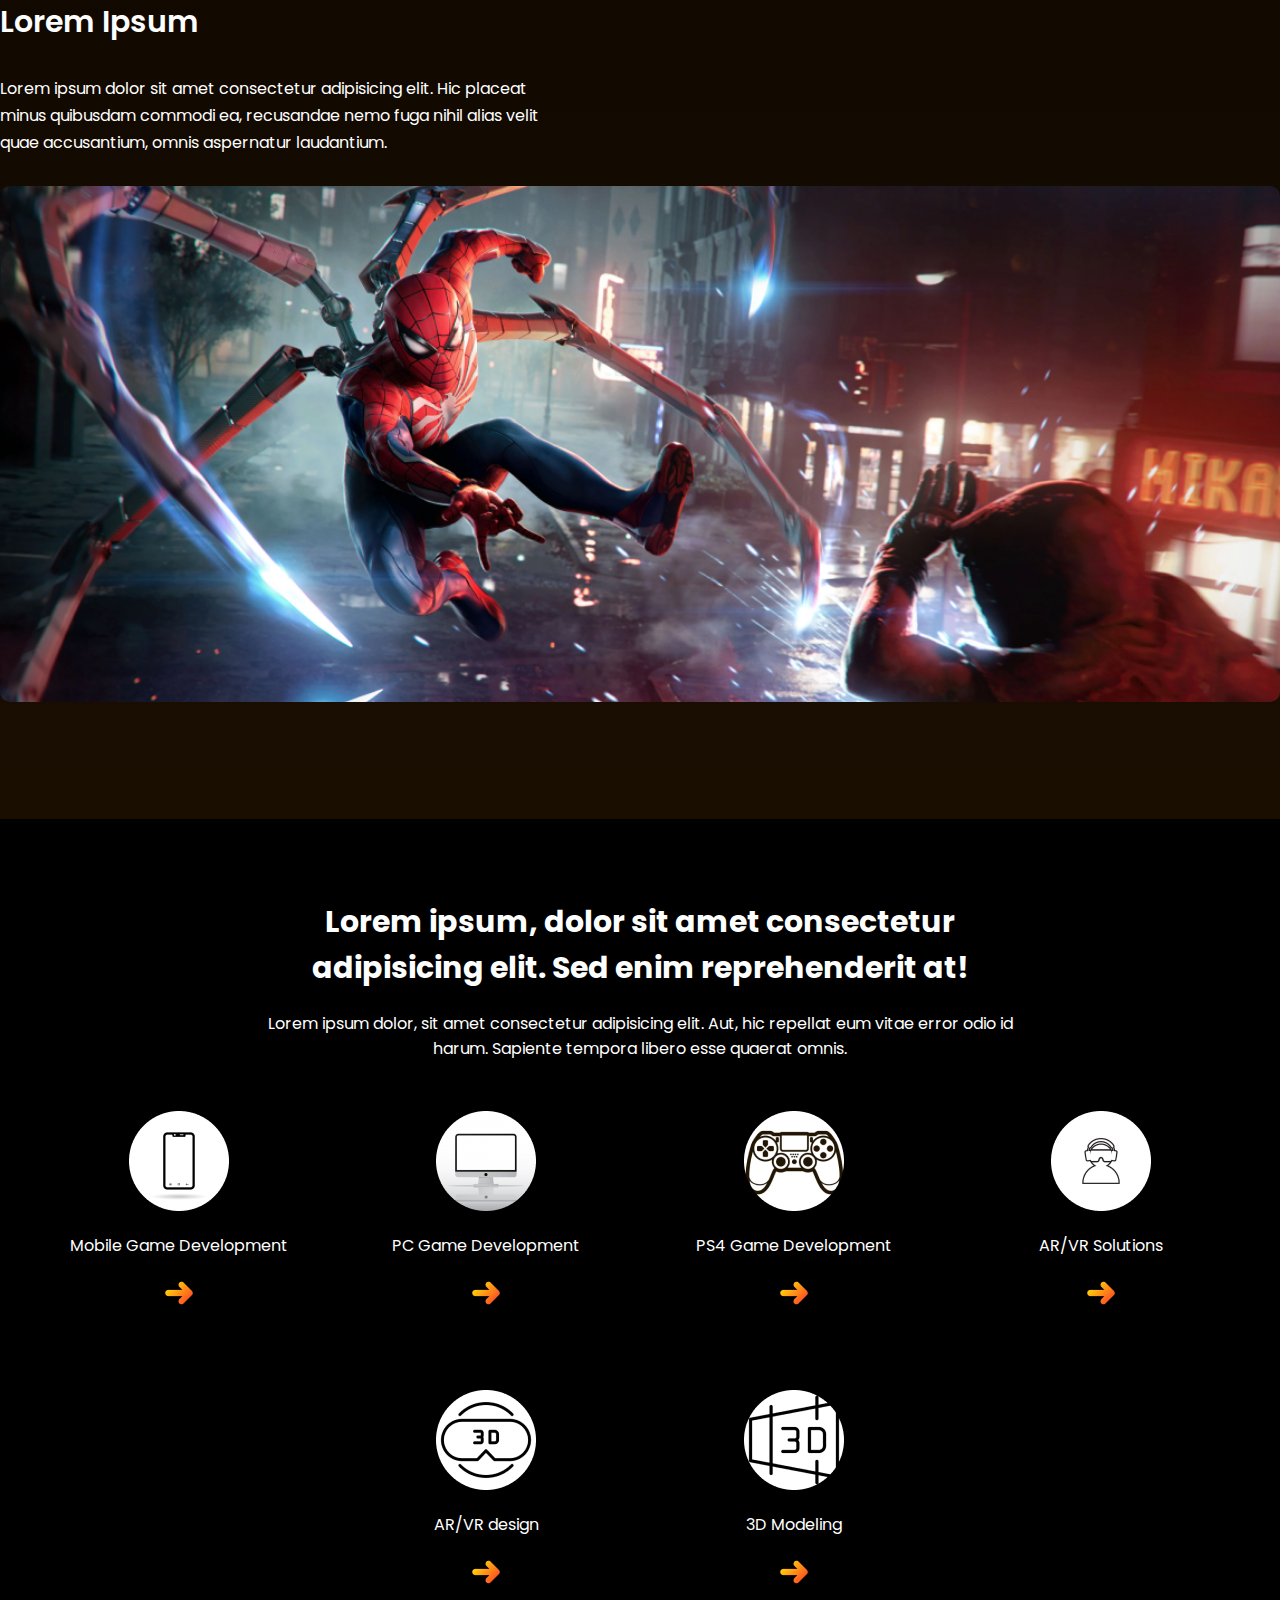
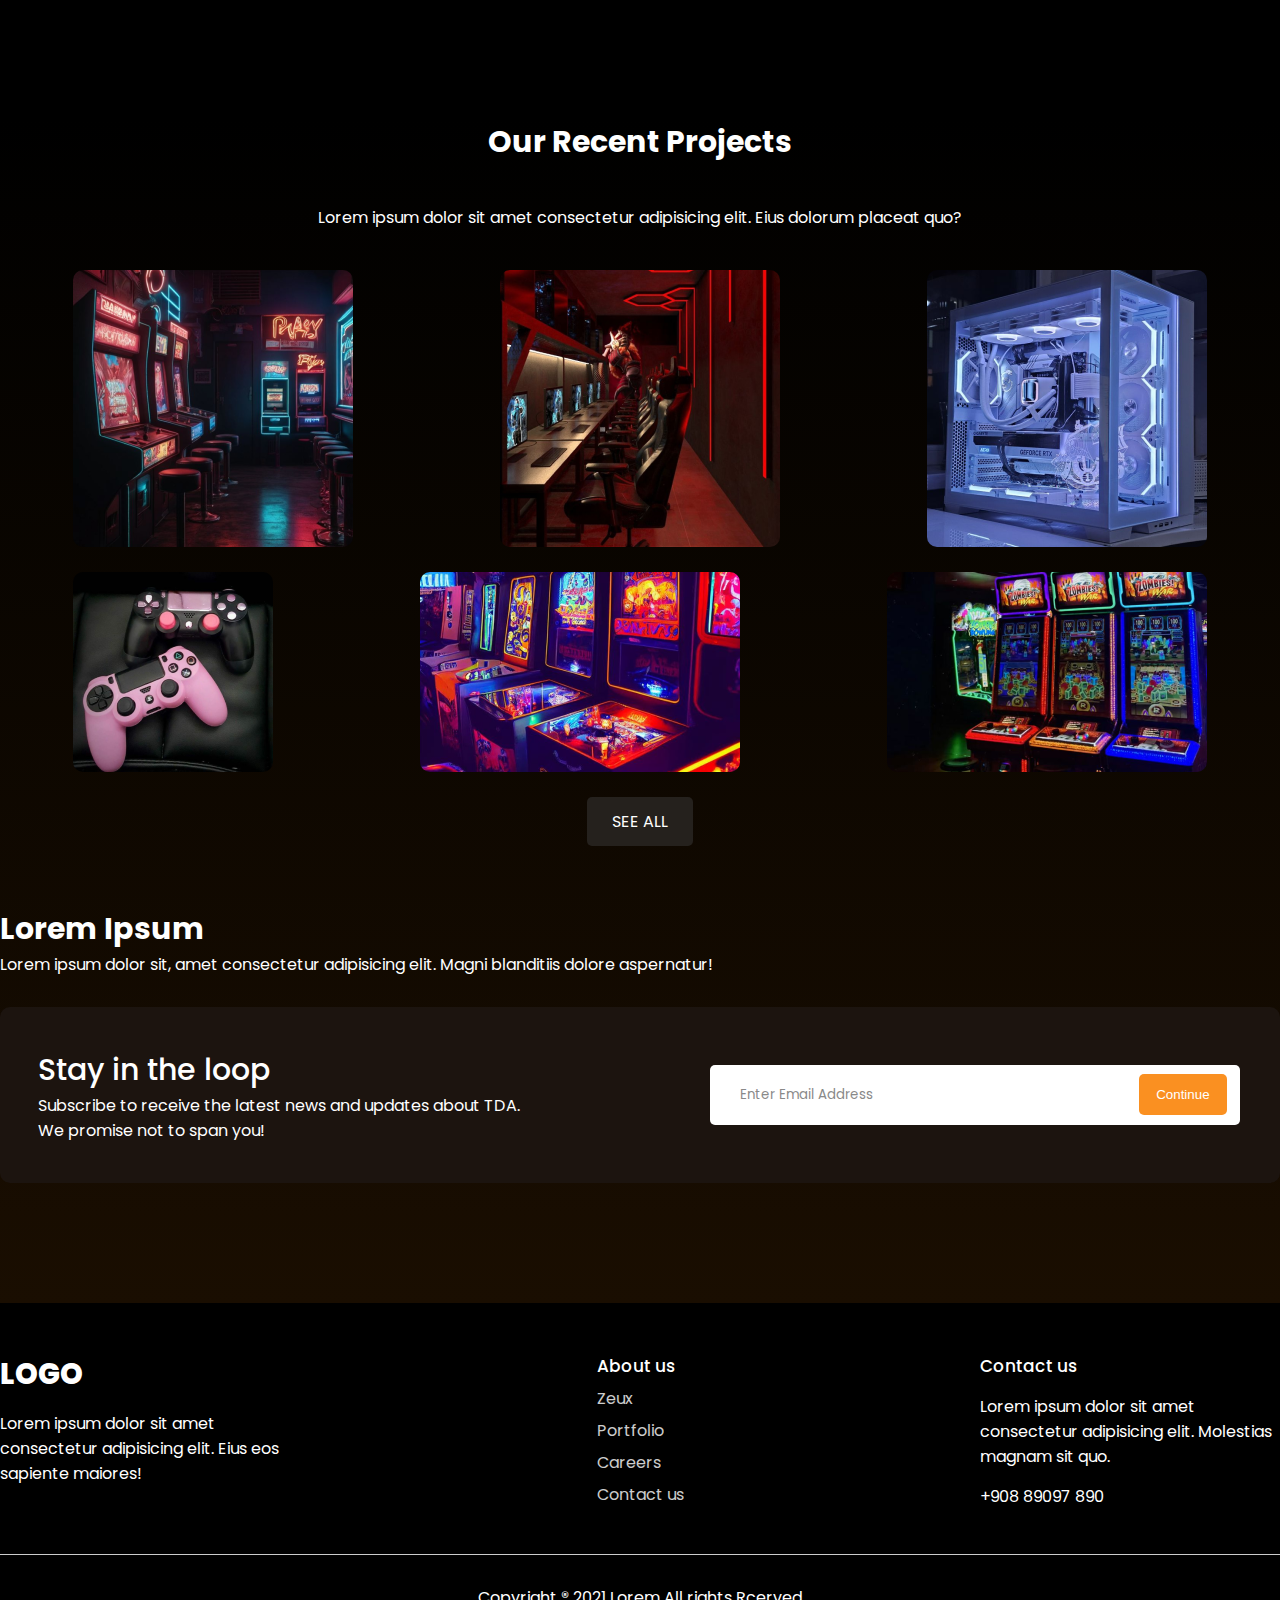
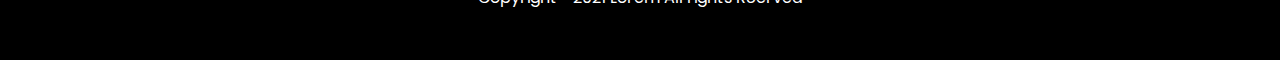
==== commit 169700f0: "done all project" ====
--- a/index.html
+++ b/index.html
@@ -18,11 +18,11 @@
             <span class="logo">logo</span>
             <nav>
                 <ul>
-                    <li class="active"><a href="#">Home</a></li>
-                    <li><a href="#">About us</a></li>
+                    <li class="active"><a href="/">Home</a></li>
+                    <li><a href="/about.html">About us</a></li>
                     <li><a href="#">Portfolio</a></li>
                     <li><a href="#">News</a></li>
-                    <li class="btn"><a href="#">Contacts</a></li>
+                    <li class="btn"><a href="/contacts.html">Contacts</a></li>
                 </ul>
             </nav>
         </header>
--- a/css/header.css
+++ b/css/header.css
@@ -10,6 +10,7 @@
     font-weight: 400;
     color: #ffff;
     font-size: 16px;
+    background: black;
 }
 
 a {
